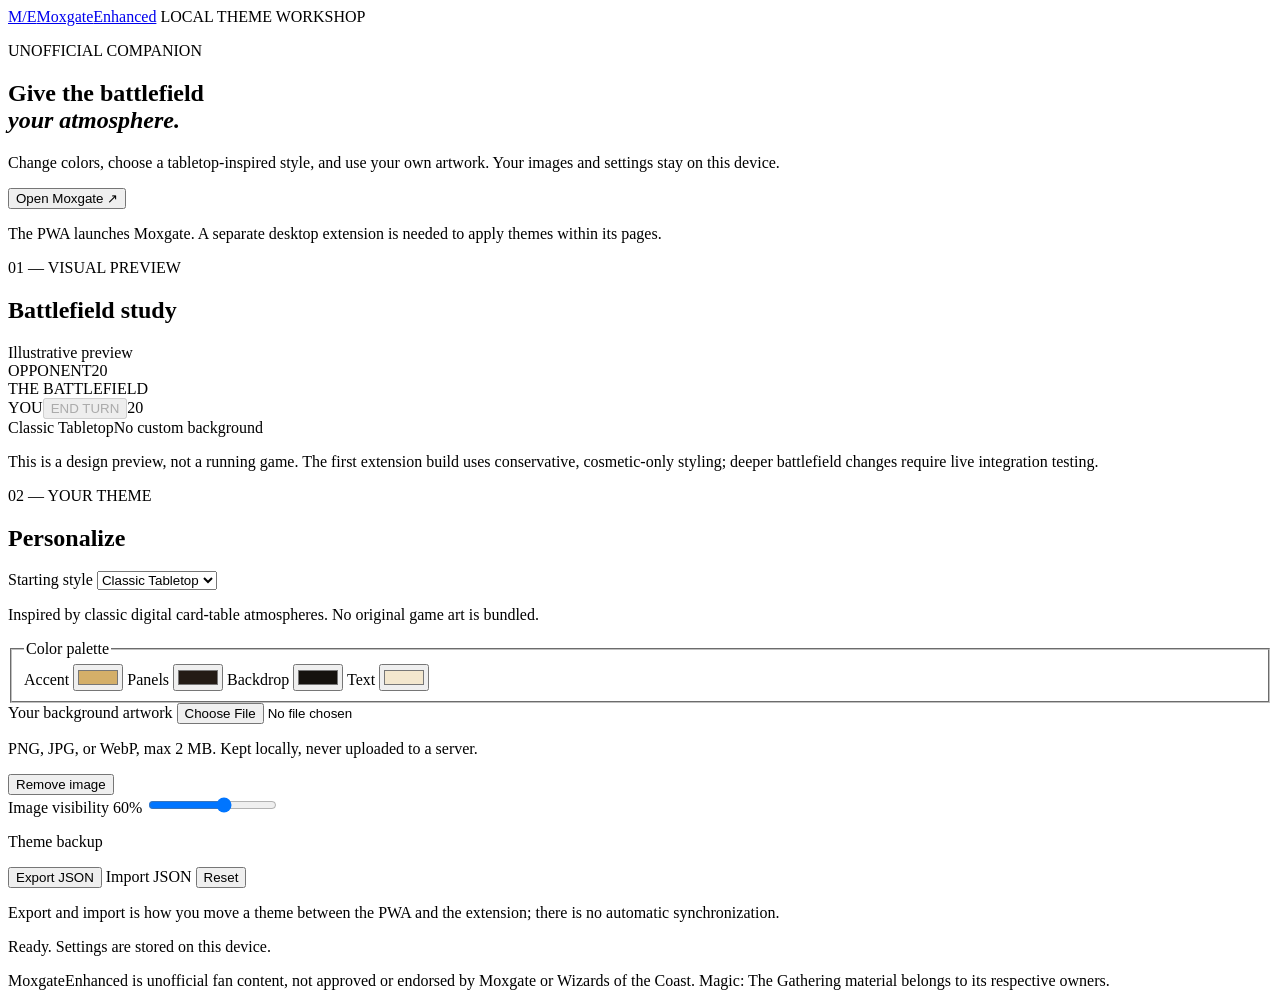
==== index.html @ aa9ee498 "Add installable theme workshop shell" ====
<!doctype html>
<html lang="en">
<head>
  <meta charset="utf-8">
  <meta name="viewport" content="width=device-width, initial-scale=1">
  <meta name="theme-color" content="#17130f">
  <meta name="description" content="Local-first themes and artwork for your Moxgate experience.">
  <link rel="manifest" href="./manifest.webmanifest">
  <link rel="icon" href="./icon.svg" type="image/svg+xml">
  <link rel="stylesheet" href="./styles.css">
  <title>MoxgateEnhanced — Theme Workshop</title>
  <script type="module" src="./app.js"></script>
</head>
<body>
  <header class="masthead">
    <a class="brand" href="./" aria-label="MoxgateEnhanced home"><span class="brand-mark" aria-hidden="true">M/E</span><span>Moxgate<span class="brand-accent">Enhanced</span></span></a>
    <span class="offline-pill">LOCAL THEME WORKSHOP</span>
  </header>
  <main>
    <section class="intro">
      <p class="eyebrow">UNOFFICIAL COMPANION</p>
      <h1>Give the battlefield<br><em>your atmosphere.</em></h1>
      <p>Change colors, choose a tabletop-inspired style, and use your own artwork. Your images and settings stay on this device.</p>
      <div class="intro-actions">
        <button class="primary" type="button" id="open-moxgate">Open Moxgate <span aria-hidden="true">↗</span></button>
        <button class="secondary" type="button" id="install-pwa" hidden>Install launcher</button>
      </div>
      <p class="important-note" id="mode-note">The PWA launches Moxgate. A separate desktop extension is needed to apply themes within its pages.</p>
    </section>
    <section class="workspace" aria-label="Theme workshop">
      <div class="preview-column">
        <div class="section-heading"><div><p class="eyebrow">01 — VISUAL PREVIEW</p><h2>Battlefield study</h2></div><span>Illustrative preview</span></div>
        <div class="battlefield" id="battlefield-preview">
          <div class="battlefield-bar"><span class="mini-label">OPPONENT</span><span class="turn-number">20</span></div>
          <div class="card-zone upper" aria-label="Example opponent cards"><div class="mini-card face-down"></div><div class="mini-card face-down"></div><div class="mini-card face-down"></div></div>
          <div class="zone-rule"><span>THE BATTLEFIELD</span></div>
          <div class="card-zone lower" aria-label="Example player cards"><div class="mini-card white"></div><div class="mini-card blue"></div><div class="mini-card red"></div><div class="mini-card green"></div><div class="mini-card black"></div></div>
          <div class="battlefield-bar bottom"><span class="mini-label">YOU</span><button type="button" class="turn-button" tabindex="-1" aria-label="Visual preview: End turn" disabled>END TURN</button><span class="turn-number">20</span></div>
        </div>
        <div class="preview-caption"><span class="swatch" id="accent-swatch"></span><span id="theme-name">Classic Tabletop</span><span id="preview-image-status">No custom background</span></div>
        <p class="important-note">This is a design preview, not a running game. The first extension build uses conservative, cosmetic-only styling; deeper battlefield changes require live integration testing.</p>
      </div>
      <div class="editor-column">
        <div class="section-heading"><div><p class="eyebrow">02 — YOUR THEME</p><h2>Personalize</h2></div></div>
        <div class="setting-block">
          <label class="control-label" for="preset">Starting style</label>
          <select id="preset">
            <option value="classic">Classic Tabletop</option>
            <option value="molten">Molten Plane</option>
            <option value="aether">Aether Table</option>
            <option value="night">Night Play</option>
            <option value="custom">Custom</option>
          </select>
          <p class="hint">Inspired by classic digital card-table atmospheres. No original game art is bundled.</p>
        </div>
        <fieldset class="setting-block colors">
          <legend class="control-label">Color palette</legend>
          <label for="accent">Accent <input type="color" id="accent" value="#d4af69"></label>
          <label for="surface">Panels <input type="color" id="surface" value="#231b15"></label>
          <label for="backdrop">Backdrop <input type="color" id="backdrop" value="#15120e"></label>
          <label for="text-color">Text <input type="color" id="text-color" value="#f3e7ce"></label>
        </fieldset>
        <div class="setting-block">
          <label class="control-label" for="image-upload">Your background artwork</label>
          <input type="file" id="image-upload" accept="image/png,image/jpeg,image/webp">
          <p class="hint">PNG, JPG, or WebP, max 2 MB. Kept locally, never uploaded to a server.</p>
          <button type="button" class="text-button" id="remove-image">Remove image</button>
        </div>
        <div class="setting-block">
          <label class="control-label" for="image-opacity">Image visibility <output id="opacity-value" for="image-opacity">60%</output></label>
          <input type="range" id="image-opacity" min="0" max="100" step="5" value="60">
        </div>
        <div class="setting-block">
          <p class="control-label">Theme backup</p>
          <div class="utility-actions">
            <button type="button" class="secondary" id="export-theme">Export JSON</button>
            <label class="secondary file-action" for="import-theme">Import JSON</label>
            <input type="file" id="import-theme" accept=".json,application/json" hidden>
            <button type="button" class="quiet" id="reset-theme">Reset</button>
          </div>
          <p class="hint">Export and import is how you move a theme between the PWA and the extension; there is no automatic synchronization.</p>
        </div>
        <p class="status" id="status" role="status" aria-live="polite">Ready. Settings are stored on this device.</p>
      </div>
    </section>
  </main>
  <footer>
    <p>MoxgateEnhanced is unofficial fan content, not approved or endorsed by Moxgate or Wizards of the Coast. Magic: The Gathering material belongs to its respective owners.</p>
  </footer>
</body>
</html>
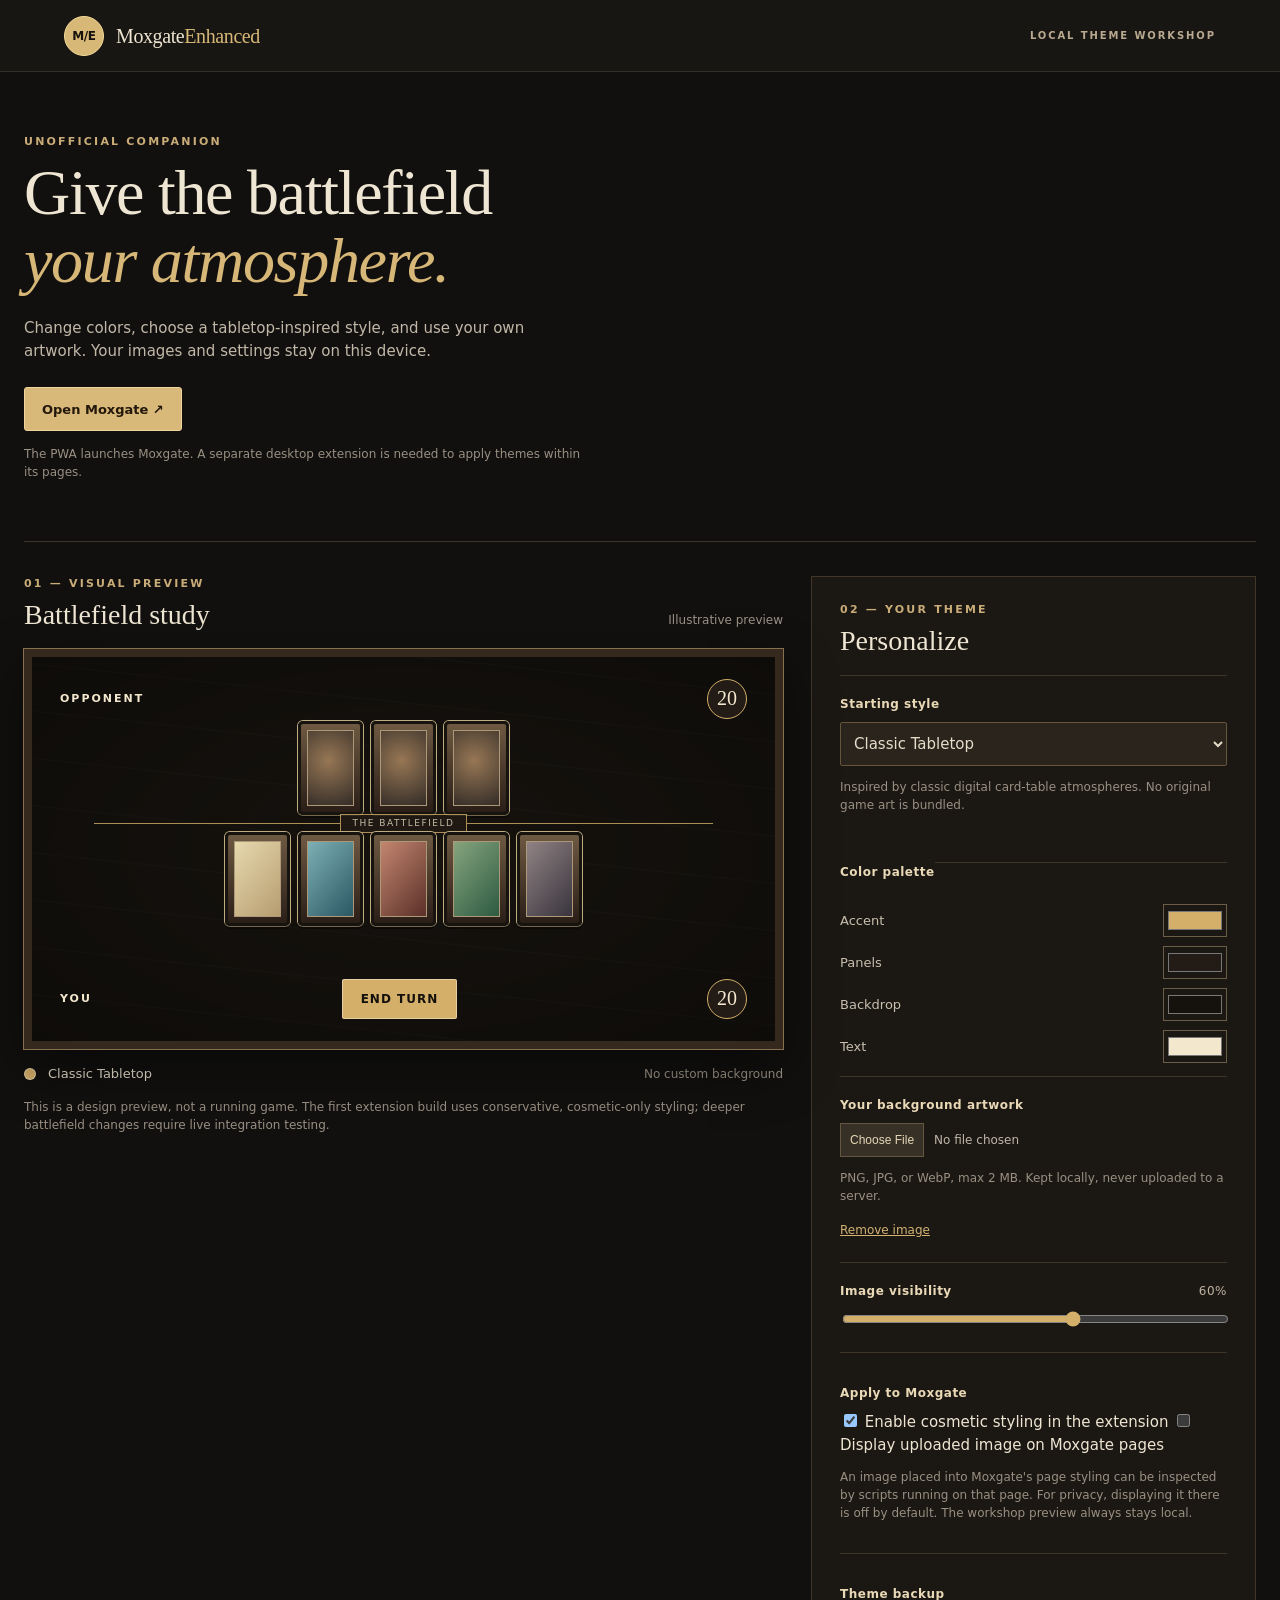
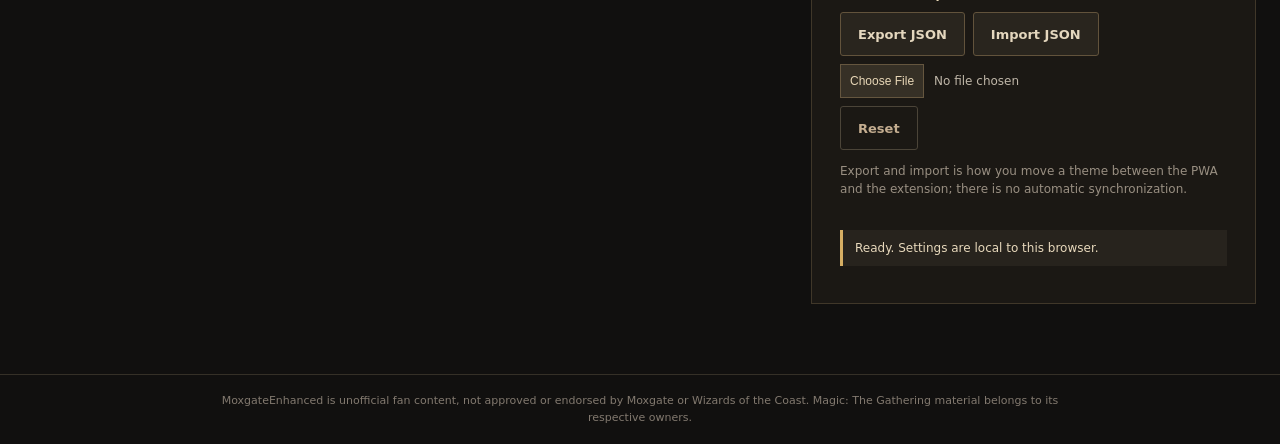
==== commit 78bad27b: "Add opt-in site image display and theme enable controls" ====
--- a/index.html
+++ b/index.html
@@ -71,6 +71,12 @@
           <input type="range" id="image-opacity" min="0" max="100" step="5" value="60">
         </div>
         <div class="setting-block">
+          <p class="control-label">Apply to Moxgate</p>
+          <label class="checkbox-line" for="apply-on-site"><input type="checkbox" id="apply-on-site" checked> Enable cosmetic styling in the extension</label>
+          <label class="checkbox-line" for="image-on-site"><input type="checkbox" id="image-on-site"> Display uploaded image on Moxgate pages</label>
+          <p class="hint">An image placed into Moxgate's page styling can be inspected by scripts running on that page. For privacy, displaying it there is off by default. The workshop preview always stays local.</p>
+        </div>
+        <div class="setting-block">
           <p class="control-label">Theme backup</p>
           <div class="utility-actions">
             <button type="button" class="secondary" id="export-theme">Export JSON</button>
--- a/styles.css
+++ b/styles.css
@@ -0,0 +1,75 @@
+:root{--accent:#d4af69;--surface:#231b15;--backdrop:#15120e;--ink:#f3e7ce;--custom-image:none;--image-opacity:.6;color-scheme:dark}
+*{box-sizing:border-box}
+body{margin:0;background:#11100f;color:#eee5d2;font:15px/1.5 system-ui,-apple-system,BlinkMacSystemFont,"Segoe UI",sans-serif}
+button,input,select{font:inherit}
+button{cursor:pointer}
+button:disabled{cursor:default}
+button:focus-visible,input:focus-visible,select:focus-visible,a:focus-visible{outline:3px solid #f3db8c;outline-offset:3px}
+a{color:inherit}
+.masthead{height:72px;border-bottom:1px solid #343029;display:flex;justify-content:space-between;align-items:center;padding:0 max(5vw,20px);background:#181612}
+.brand{text-decoration:none;font-family:Georgia,serif;font-size:20px;display:flex;align-items:center;gap:12px;letter-spacing:-.4px}
+.brand-mark{font:700 12px system-ui;color:#16110b;background:#d8b877;border:1px solid #f5da9b;width:40px;height:40px;border-radius:50%;display:grid;place-items:center}
+.brand-accent{color:#d8b877}
+.offline-pill{font-size:10px;font-weight:800;letter-spacing:1.9px;color:#b9a990}
+main{max-width:1290px;padding:0 24px;margin:0 auto}
+.intro{padding:62px 0 48px;max-width:760px}
+.eyebrow{margin:0 0 8px;font-size:11px;letter-spacing:2.2px;font-weight:800;color:#c9ac77}
+h1,h2{font-family:Georgia,"Times New Roman",serif;font-weight:500}
+h1{font-size:clamp(40px,5vw,67px);line-height:1.07;margin:0 0 22px;letter-spacing:-1.3px}
+h1 em{color:#d7b777;font-weight:400}
+.intro>p:not(.eyebrow){color:#c2b8a8;max-width:560px}
+.intro-actions{display:flex;gap:12px;flex-wrap:wrap;margin-top:25px}
+.primary,.secondary,.quiet{border-radius:3px;padding:11px 17px;min-height:44px;font-size:13px;font-weight:700}
+.primary{background:#d9b97a;color:#23180b;border:1px solid #efd49c}
+.primary:hover{background:#edcb8d}
+.secondary{background:#29251e;color:#e4d7be;border:1px solid #62533c}
+.secondary:hover{background:#373026}
+.quiet{background:none;color:#c4ad90;border:1px solid #4b4438}
+.important-note,.hint{color:#998f82!important;font-size:12px;line-height:1.5}
+.important-note{margin-top:14px}
+.workspace{display:grid;grid-template-columns:minmax(0,1.45fr) minmax(300px,.85fr);gap:28px;border-top:1px solid #3c3329;padding-top:34px;padding-bottom:70px}
+.section-heading{display:flex;justify-content:space-between;align-items:end;gap:10px;margin-bottom:20px}
+.section-heading h2{font-size:28px;line-height:1;margin:0}
+.section-heading>span{font-size:12px;color:#9b9185}
+.battlefield{position:relative;overflow:hidden;isolation:isolate;min-height:400px;border:8px solid #35291d;outline:1px solid #87704f;background:var(--backdrop);box-shadow:0 20px 50px #0007;display:flex;flex-direction:column;justify-content:space-between;padding:22px 28px;color:var(--ink)}
+.battlefield:before{content:"";position:absolute;inset:0;z-index:-1;opacity:var(--image-opacity);background-image:var(--custom-image);background-position:center;background-size:cover;pointer-events:none}
+.battlefield:after{content:"";position:absolute;inset:0;z-index:-1;opacity:.35;background:repeating-linear-gradient(6deg,transparent 0 45px,#ffffff08 46px 47px),radial-gradient(ellipse at center,transparent 15%,#000 110%);pointer-events:none}
+.battlefield-bar{display:flex;align-items:center;justify-content:space-between;gap:12px}
+.battlefield-bar.bottom{margin-top:auto}
+.mini-label{font-size:11px;letter-spacing:2px;font-weight:800}
+.turn-number{display:grid;place-items:center;border:1px solid var(--accent);background:var(--surface);font:20px Georgia,serif;width:40px;height:40px;border-radius:50%}
+.card-zone{display:flex;justify-content:center;gap:8px;min-height:98px;align-items:center}
+.mini-card{height:94px;width:65px;border:3px solid #171410;border-radius:5px;box-shadow:0 3px 0 #0006,0 0 0 1px #bfac81;background:linear-gradient(#6e5942,#2a1e17);position:relative}
+.mini-card:after{content:"";position:absolute;inset:6px;border:1px solid #ad9977;background:radial-gradient(circle at 45% 40%,#977755,#332c27)}
+.mini-card.white:after{background:linear-gradient(130deg,#e7d8ae,#b69d70)}
+.mini-card.blue:after{background:linear-gradient(130deg,#7dafb5,#2b5863)}
+.mini-card.red:after{background:linear-gradient(130deg,#c3866f,#5b3029)}
+.mini-card.green:after{background:linear-gradient(130deg,#86a47d,#2d5b42)}
+.mini-card.black:after{background:linear-gradient(130deg,#908384,#39343d)}
+.zone-rule{height:1px;background:var(--accent);opacity:.8;display:flex;justify-content:center;align-items:center;margin:6px 5%}
+.zone-rule span{background:var(--surface);color:var(--ink);border:1px solid var(--accent);padding:2px 12px;font-size:9px;letter-spacing:1.5px}
+.turn-button{background:var(--accent);color:#14100c;border:1px solid #ffffff66;border-radius:2px;padding:10px 18px;font-size:12px;font-weight:900;letter-spacing:1px}
+.preview-caption{display:flex;align-items:center;gap:12px;font-size:13px;margin:15px 0}
+.preview-caption span:last-child{margin-left:auto;color:#9f9688;font-size:12px;text-align:right}
+.swatch{width:12px;height:12px;border-radius:50%;background:var(--accent);border:1px solid #ffffff66}
+.editor-column{border:1px solid #403729;background:#1b1814;padding:25px 28px;align-self:start}
+.setting-block{border-top:1px solid #3e3529;padding:19px 0}
+.setting-block:last-of-type{padding-bottom:8px}
+.control-label{display:block;margin-bottom:9px;color:#ead9b7;font-size:12px;font-weight:800;letter-spacing:.5px}
+select{width:100%;min-height:44px;color:#e6dcc9;background:#2a241c;border:1px solid #66553d;padding:9px;border-radius:2px}
+.colors{border-left:0;border-right:0;border-bottom:0;margin:0;min-width:0}
+.colors legend{padding:0;padding-top:18px;margin-bottom:0}
+.colors label{display:flex;justify-content:space-between;align-items:center;gap:16px;min-height:42px;color:#c8bfae;font-size:13px}
+input[type=color]{width:64px;height:33px;border:1px solid #6c5d48;background:transparent;padding:2px;cursor:pointer}
+input[type=file]{display:block;width:100%;font-size:12px;color:#bfb6a8}
+input[type=file]::file-selector-button{background:#363026;border:1px solid #65563f;color:#e8d7b7;padding:9px;cursor:pointer;margin-right:10px}
+input[type=range]{accent-color:var(--accent);width:100%}
+.control-label output{float:right;font-weight:500;color:#beb2a2}
+.text-button{background:none;border:0;padding:4px 0;color:#d3b273;text-decoration:underline;font-size:12px}
+.utility-actions{display:flex;gap:8px;flex-wrap:wrap}
+.file-action{display:inline-flex;align-items:center;cursor:pointer}
+.status{font-size:12px;border-left:3px solid #d6ae63;padding:9px 12px;background:#27231d;color:#e8d9bc}
+footer{border-top:1px solid #353027;padding:18px 24px;color:#82796f;text-align:center;font-size:11px}
+footer p{max-width:850px;margin:auto}
+@media(max-width:850px){.workspace{grid-template-columns:1fr}.intro{padding:45px 0 28px}.battlefield{min-height:340px}.editor-column{padding:22px}.masthead{padding:0 20px}}
+@media(max-width:480px){main{padding:0 15px}.offline-pill{display:none}.battlefield{padding:18px 10px;min-height:320px}.mini-card{width:47px;height:74px}.card-zone{gap:4px}.zone-rule{margin:0 2%}.section-heading>span{display:none}.preview-caption{flex-wrap:wrap}}
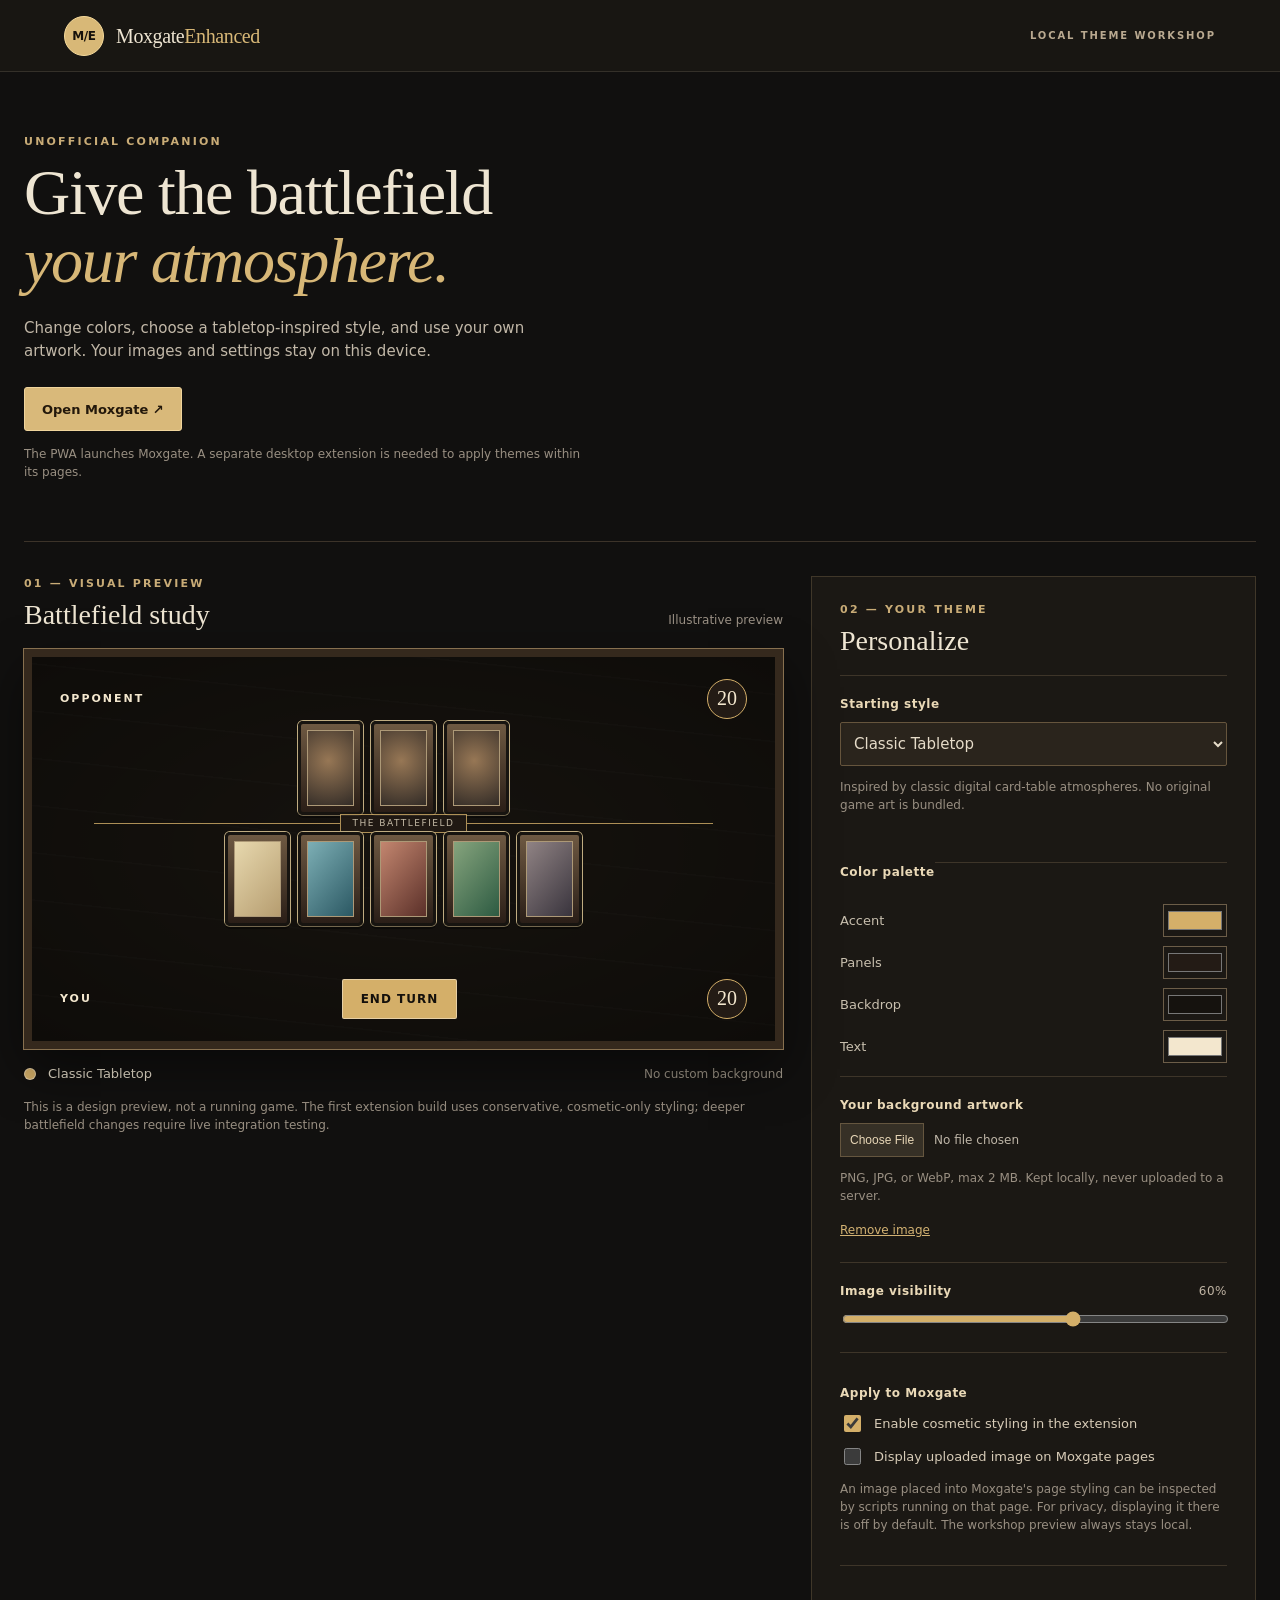
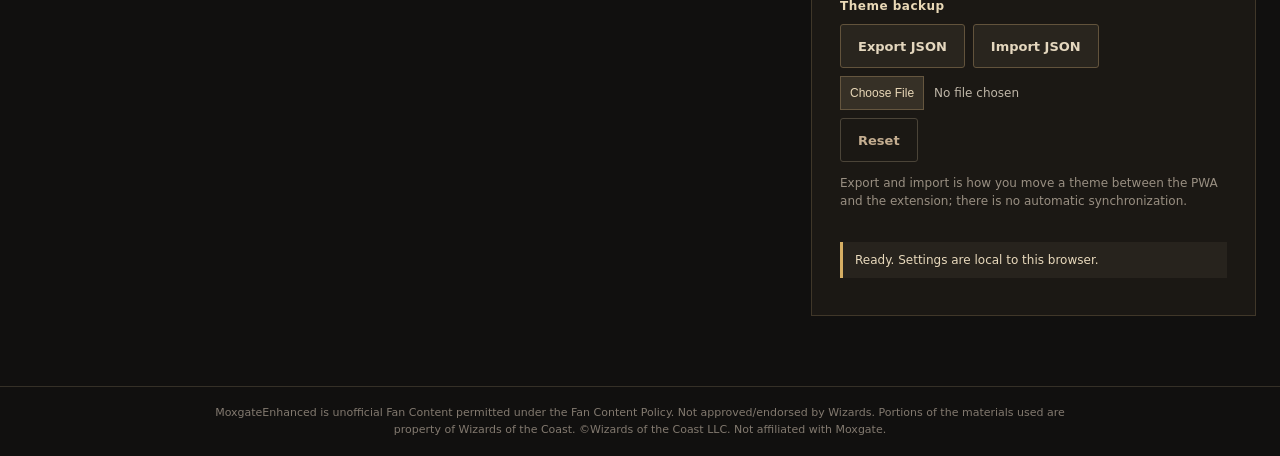
==== commit acc2a216: "Use Wizards fan content notice in app footer" ====
--- a/index.html
+++ b/index.html
@@ -91,7 +91,7 @@
     </section>
   </main>
   <footer>
-    <p>MoxgateEnhanced is unofficial fan content, not approved or endorsed by Moxgate or Wizards of the Coast. Magic: The Gathering material belongs to its respective owners.</p>
+    <p>MoxgateEnhanced is unofficial Fan Content permitted under the Fan Content Policy. Not approved/endorsed by Wizards. Portions of the materials used are property of Wizards of the Coast. ©Wizards of the Coast LLC. Not affiliated with Moxgate.</p>
   </footer>
 </body>
 </html>
--- a/styles.css
+++ b/styles.css
@@ -65,6 +65,8 @@
 input[type=file]::file-selector-button{background:#363026;border:1px solid #65563f;color:#e8d7b7;padding:9px;cursor:pointer;margin-right:10px}
 input[type=range]{accent-color:var(--accent);width:100%}
 .control-label output{float:right;font-weight:500;color:#beb2a2}
+.checkbox-line{display:flex;align-items:center;gap:10px;margin:10px 0;color:#d7cbb7;font-size:13px;cursor:pointer}
+.checkbox-line input{accent-color:var(--accent);width:17px;height:17px;flex:none}
 .text-button{background:none;border:0;padding:4px 0;color:#d3b273;text-decoration:underline;font-size:12px}
 .utility-actions{display:flex;gap:8px;flex-wrap:wrap}
 .file-action{display:inline-flex;align-items:center;cursor:pointer}
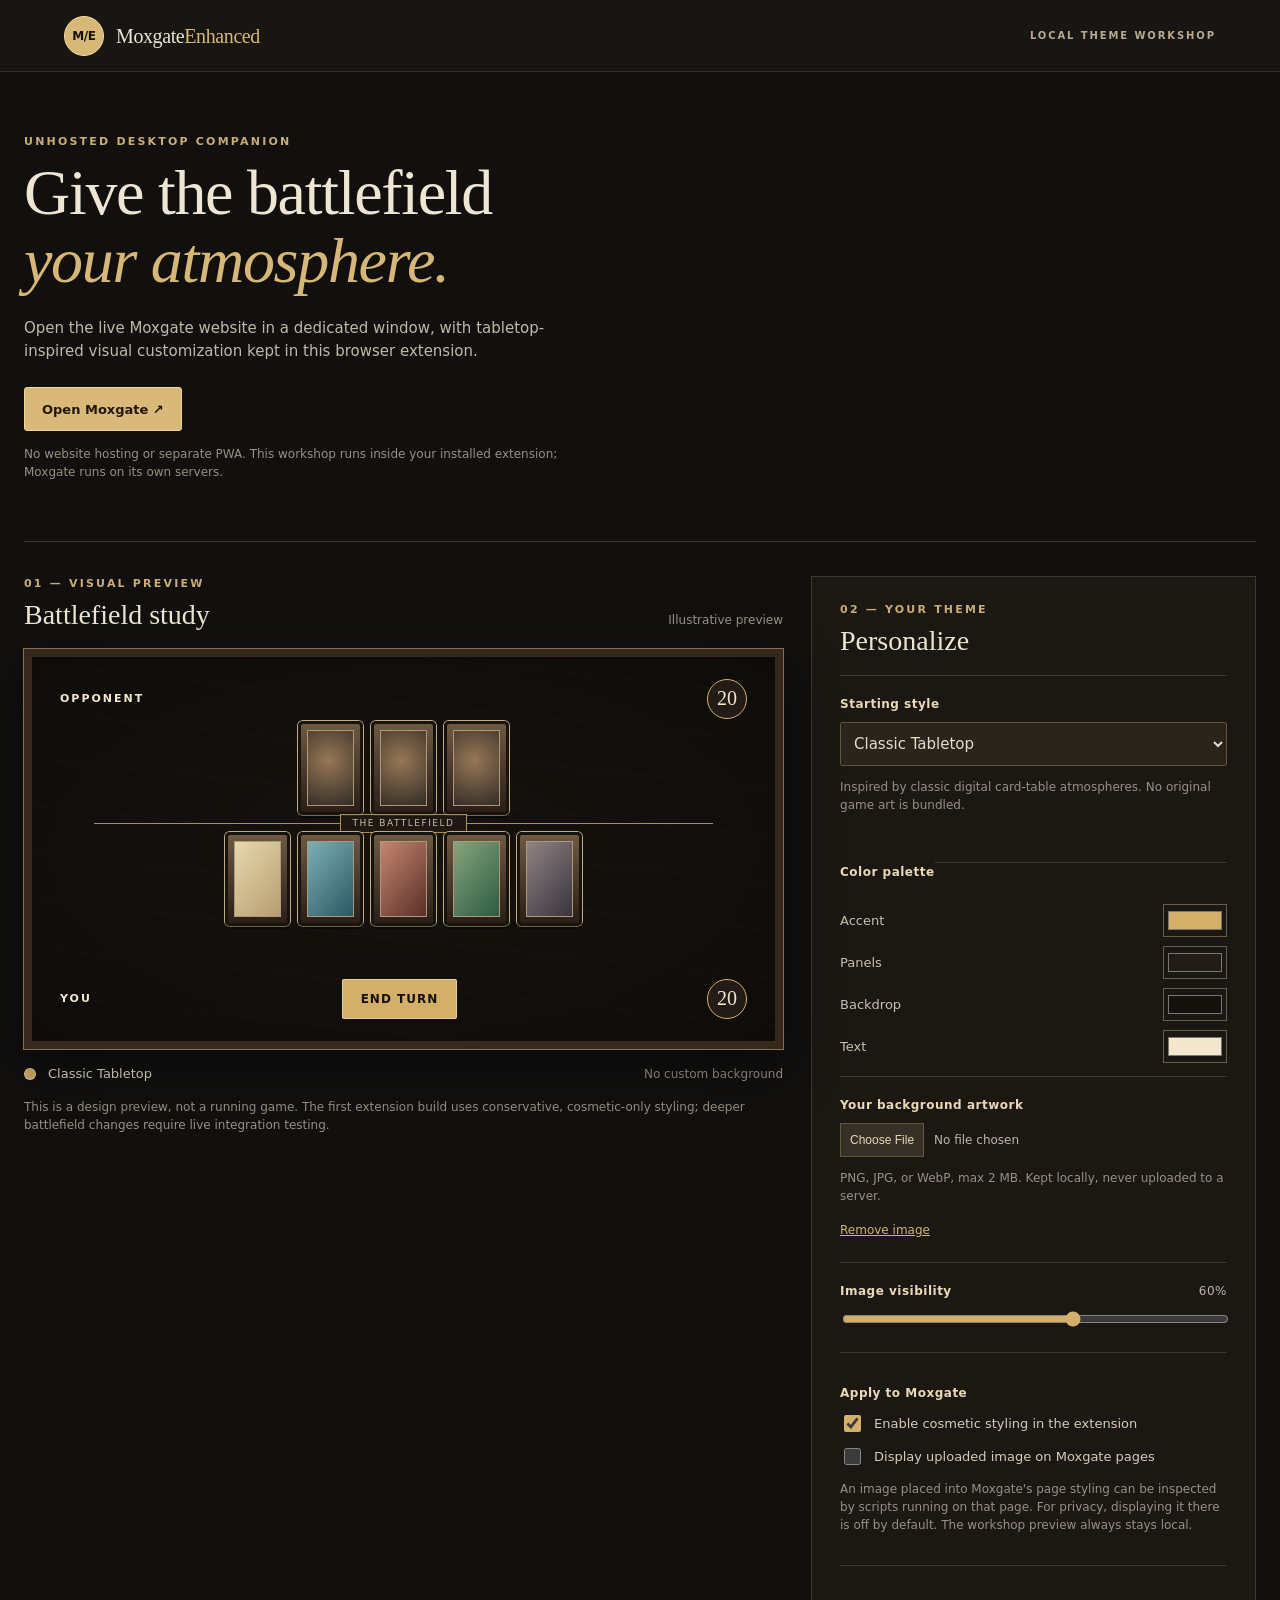
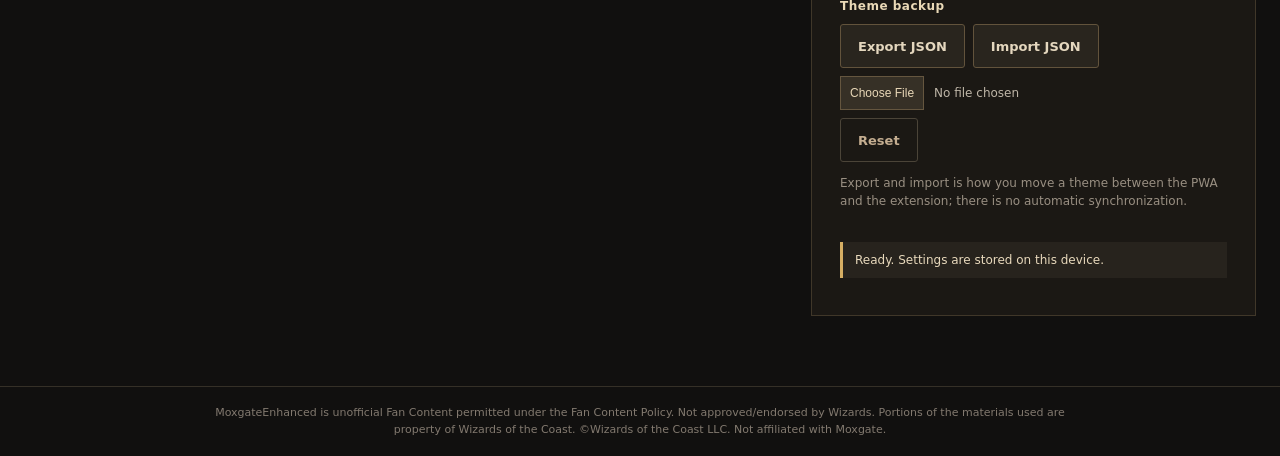
==== commit 166ae116: "Make theme workshop extension-only; remove hosted PWA UI" ====
--- a/index.html
+++ b/index.html
@@ -5,7 +5,6 @@
   <meta name="viewport" content="width=device-width, initial-scale=1">
   <meta name="theme-color" content="#17130f">
   <meta name="description" content="Local-first themes and artwork for your Moxgate experience.">
-  <link rel="manifest" href="./manifest.webmanifest">
   <link rel="icon" href="./icon.svg" type="image/svg+xml">
   <link rel="stylesheet" href="./styles.css">
   <title>MoxgateEnhanced — Theme Workshop</title>
@@ -18,14 +17,13 @@
   </header>
   <main>
     <section class="intro">
-      <p class="eyebrow">UNOFFICIAL COMPANION</p>
+      <p class="eyebrow">UNHOSTED DESKTOP COMPANION</p>
       <h1>Give the battlefield<br><em>your atmosphere.</em></h1>
-      <p>Change colors, choose a tabletop-inspired style, and use your own artwork. Your images and settings stay on this device.</p>
+      <p>Open the live Moxgate website in a dedicated window, with tabletop-inspired visual customization kept in this browser extension.</p>
       <div class="intro-actions">
         <button class="primary" type="button" id="open-moxgate">Open Moxgate <span aria-hidden="true">↗</span></button>
-        <button class="secondary" type="button" id="install-pwa" hidden>Install launcher</button>
       </div>
-      <p class="important-note" id="mode-note">The PWA launches Moxgate. A separate desktop extension is needed to apply themes within its pages.</p>
+      <p class="important-note" id="mode-note">No website hosting or separate PWA. This workshop runs inside your installed extension; Moxgate runs on its own servers.</p>
     </section>
     <section class="workspace" aria-label="Theme workshop">
       <div class="preview-column">
